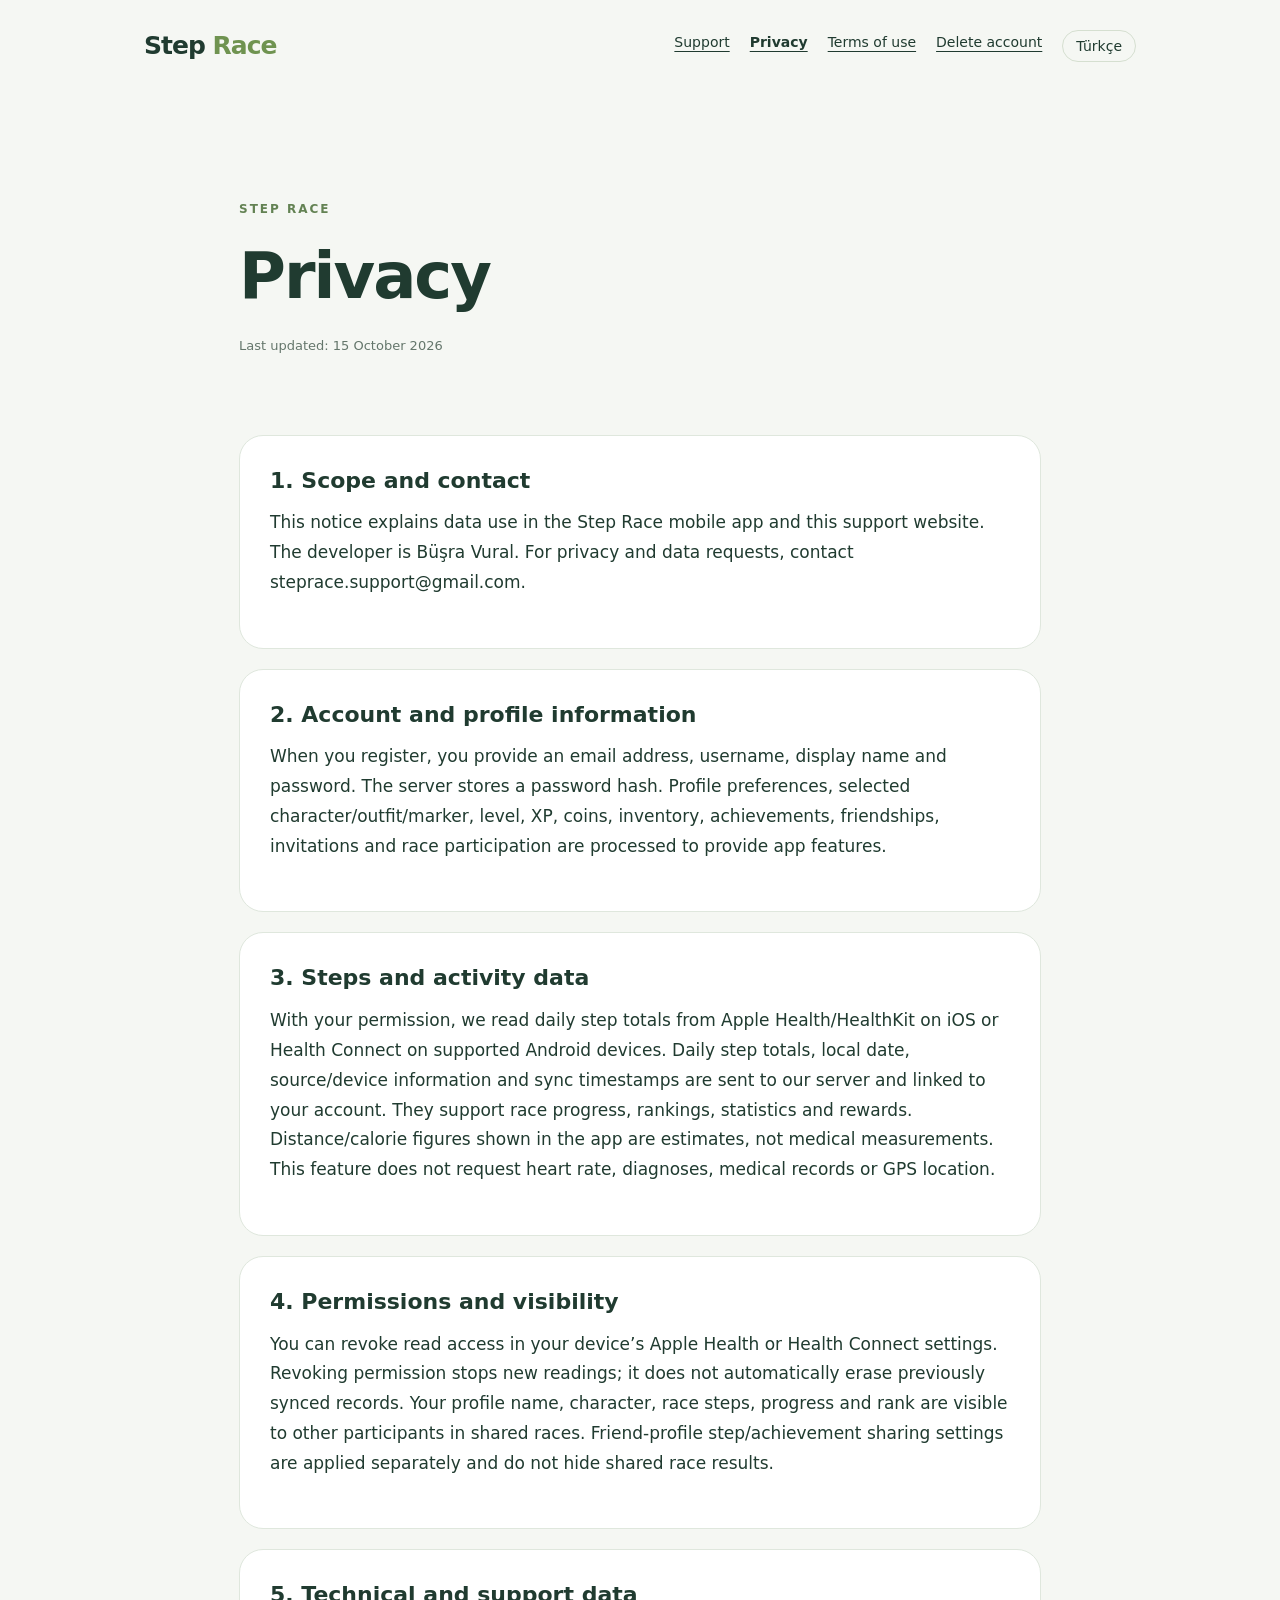
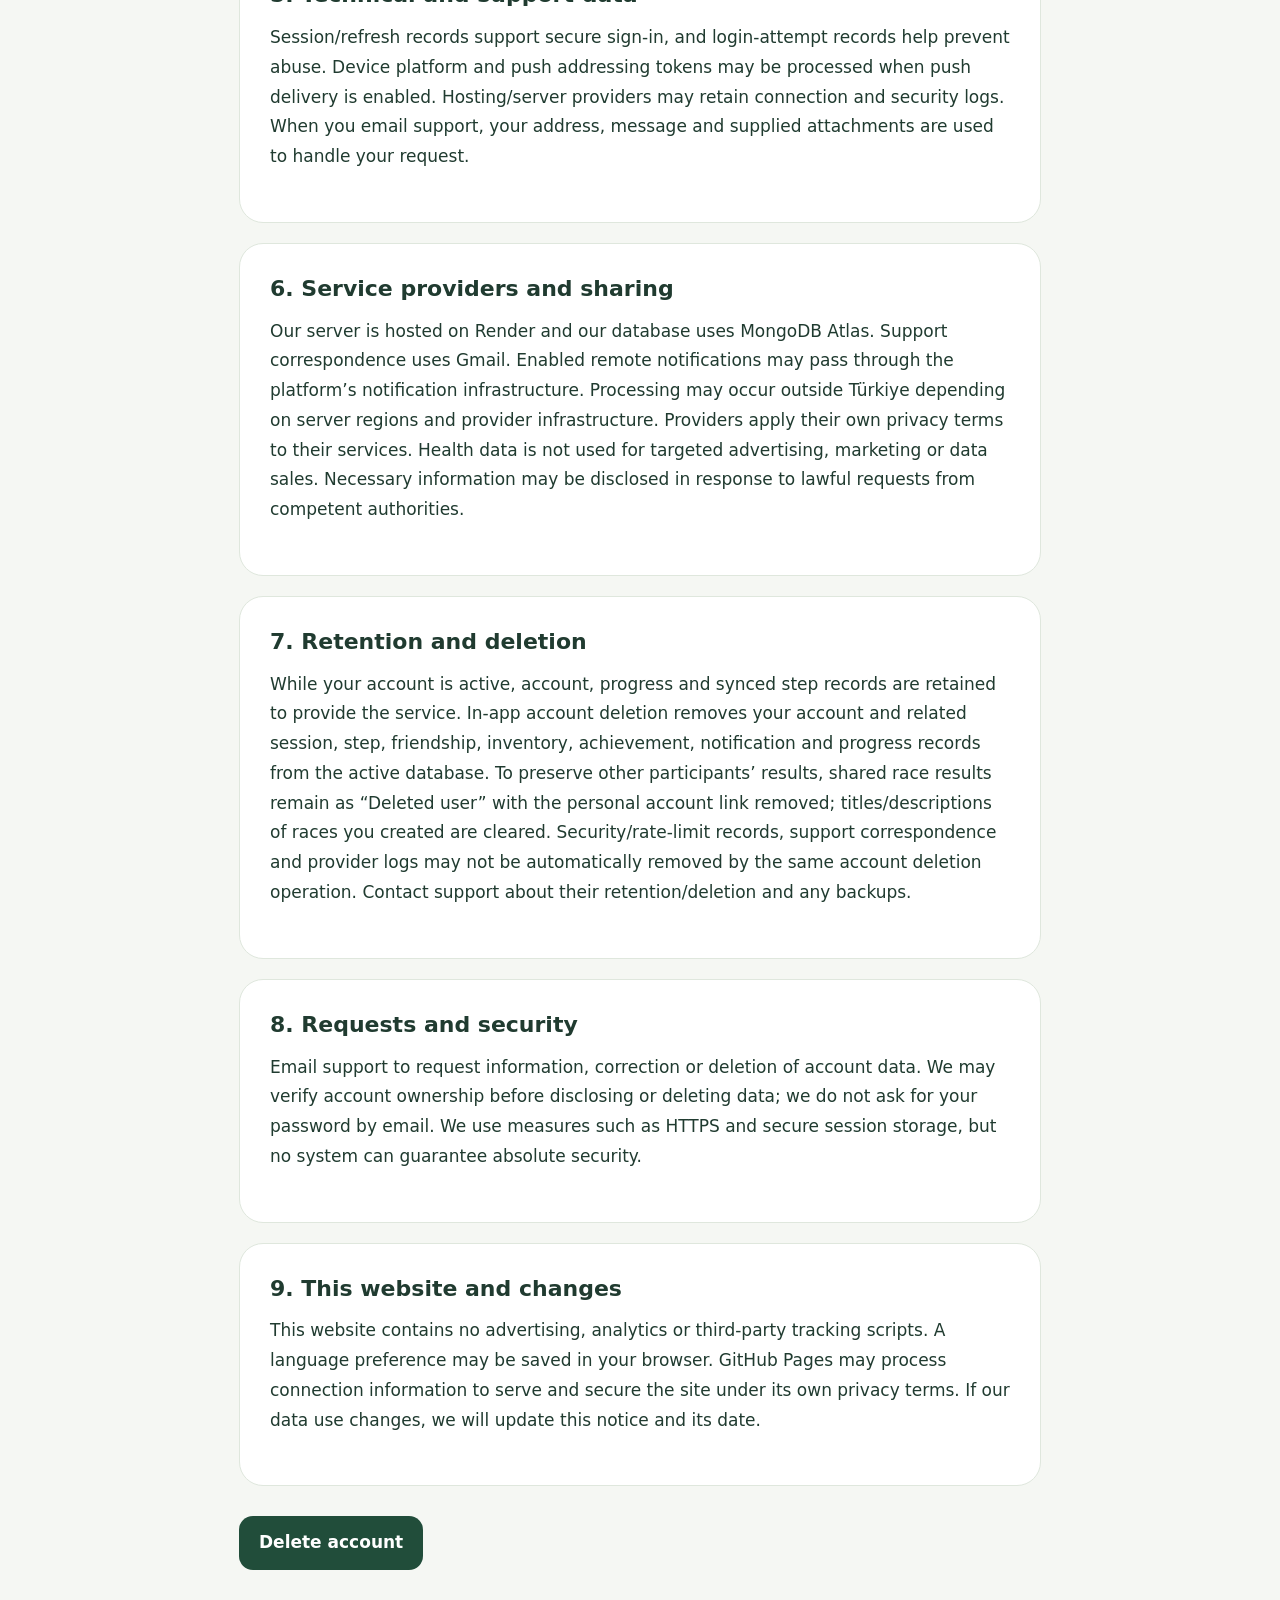
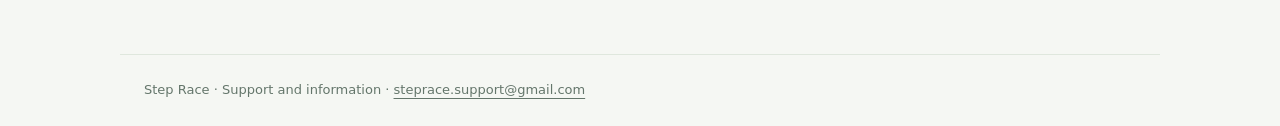
==== en/privacy.html @ da3bf95d "Add bilingual Step Race support, privacy, terms and deletion pages" ====
<!doctype html><html lang="en"><head><meta charset="utf-8"><meta name="viewport" content="width=device-width,initial-scale=1"><meta name="description" content="Step Race support, privacy, terms and account deletion / destek ve bilgiler"><title>Privacy · Step Race</title><link rel="stylesheet" href="../style.css"></head><body><header><a class="brand" href="index.html">Step <span>Race</span></a><nav aria-label="Menu"><a href="index.html">Support</a><a href="privacy.html" aria-current="page">Privacy</a><a href="terms.html">Terms of use</a><a href="delete-account.html">Delete account</a><a class="lang" href="../tr/privacy.html" lang="tr">Türkçe</a></nav></header><main class="doc"><section class="hero"><span class="eyebrow">STEP RACE</span><h1>Privacy</h1><p class="meta">Last updated: 15 October 2026</p></section><article><h2>1. Scope and contact</h2><p>This notice explains data use in the Step Race mobile app and this support website. The developer is Büşra Vural. For privacy and data requests, contact steprace.support@gmail.com.</p></article><article><h2>2. Account and profile information</h2><p>When you register, you provide an email address, username, display name and password. The server stores a password hash. Profile preferences, selected character/outfit/marker, level, XP, coins, inventory, achievements, friendships, invitations and race participation are processed to provide app features.</p></article><article><h2>3. Steps and activity data</h2><p>With your permission, we read daily step totals from Apple Health/HealthKit on iOS or Health Connect on supported Android devices. Daily step totals, local date, source/device information and sync timestamps are sent to our server and linked to your account. They support race progress, rankings, statistics and rewards. Distance/calorie figures shown in the app are estimates, not medical measurements. This feature does not request heart rate, diagnoses, medical records or GPS location.</p></article><article><h2>4. Permissions and visibility</h2><p>You can revoke read access in your device’s Apple Health or Health Connect settings. Revoking permission stops new readings; it does not automatically erase previously synced records. Your profile name, character, race steps, progress and rank are visible to other participants in shared races. Friend-profile step/achievement sharing settings are applied separately and do not hide shared race results.</p></article><article><h2>5. Technical and support data</h2><p>Session/refresh records support secure sign-in, and login-attempt records help prevent abuse. Device platform and push addressing tokens may be processed when push delivery is enabled. Hosting/server providers may retain connection and security logs. When you email support, your address, message and supplied attachments are used to handle your request.</p></article><article><h2>6. Service providers and sharing</h2><p>Our server is hosted on Render and our database uses MongoDB Atlas. Support correspondence uses Gmail. Enabled remote notifications may pass through the platform’s notification infrastructure. Processing may occur outside Türkiye depending on server regions and provider infrastructure. Providers apply their own privacy terms to their services. Health data is not used for targeted advertising, marketing or data sales. Necessary information may be disclosed in response to lawful requests from competent authorities.</p></article><article><h2>7. Retention and deletion</h2><p>While your account is active, account, progress and synced step records are retained to provide the service. In-app account deletion removes your account and related session, step, friendship, inventory, achievement, notification and progress records from the active database. To preserve other participants’ results, shared race results remain as “Deleted user” with the personal account link removed; titles/descriptions of races you created are cleared. Security/rate-limit records, support correspondence and provider logs may not be automatically removed by the same account deletion operation. Contact support about their retention/deletion and any backups.</p></article><article><h2>8. Requests and security</h2><p>Email support to request information, correction or deletion of account data. We may verify account ownership before disclosing or deleting data; we do not ask for your password by email. We use measures such as HTTPS and secure session storage, but no system can guarantee absolute security.</p></article><article><h2>9. This website and changes</h2><p>This website contains no advertising, analytics or third-party tracking scripts. A language preference may be saved in your browser. GitHub Pages may process connection information to serve and secure the site under its own privacy terms. If our data use changes, we will update this notice and its date.</p></article><a class="button" href="delete-account.html">Delete account</a></main><footer>Step Race · Support and information · <a href="mailto:steprace.support@gmail.com">steprace.support@gmail.com</a></footer></body></html>
---- style.css ----
*{box-sizing:border-box}body{margin:0;background:#f5f7f3;color:#203b30;font:17px/1.75 system-ui,-apple-system,sans-serif}a{color:inherit;text-underline-offset:4px}a:focus-visible{outline:3px solid #b28a24;outline-offset:5px}header,main,footer{max-width:1040px;margin:auto;padding:24px}header{display:flex;align-items:center;justify-content:space-between;gap:20px;flex-wrap:wrap}.brand{font-size:25px;font-weight:900;text-decoration:none;letter-spacing:-1px}.brand span{color:#6f9350}nav{display:flex;flex-wrap:wrap;gap:20px;font-size:14px}nav a[aria-current=page]{font-weight:800}h1{font-size:clamp(35px,6vw,64px);line-height:1.1;letter-spacing:-2px;margin:18px 0 24px;max-width:800px}h2{font-size:22px;line-height:1.4;margin:0 0 12px}p{margin:0 0 20px}section{margin:25px 0}.hero{padding:52px 0 32px;max-width:760px}.eyebrow{font-size:12px;font-weight:800;letter-spacing:2px;color:#638253}.intro{font-size:20px;color:#53685d}.cards{display:grid;grid-template-columns:repeat(2,1fr);gap:16px}.card,article{background:#fff;border:1px solid #dfe7dd;border-radius:24px;padding:30px}.card{text-decoration:none;display:block}.card:hover{background:#eef3e8}.card p{font-size:15px;color:#64766b;margin:0}.num{font-size:13px;color:#7b8b6e;display:block;margin-bottom:18px}.button{display:inline-block;background:#214d3a;color:white;border-radius:14px;padding:12px 20px;text-decoration:none;font-weight:700;margin:10px 10px 10px 0}.secondary{background:#e8eee1;color:#214d3a}.doc{max-width:850px}article{margin:20px 0}article p{white-space:pre-line}.meta,footer{font-size:13px;color:#64766b}footer{border-top:1px solid #dfe7dd;margin-top:50px}.lang{border:1px solid #d5dfd0;border-radius:20px;padding:3px 13px;text-decoration:none}@media(max-width:600px){header,main,footer{padding:20px}.hero{padding:30px 0}.cards{grid-template-columns:1fr}.card,article{padding:24px}nav{gap:12px;font-size:13px}}
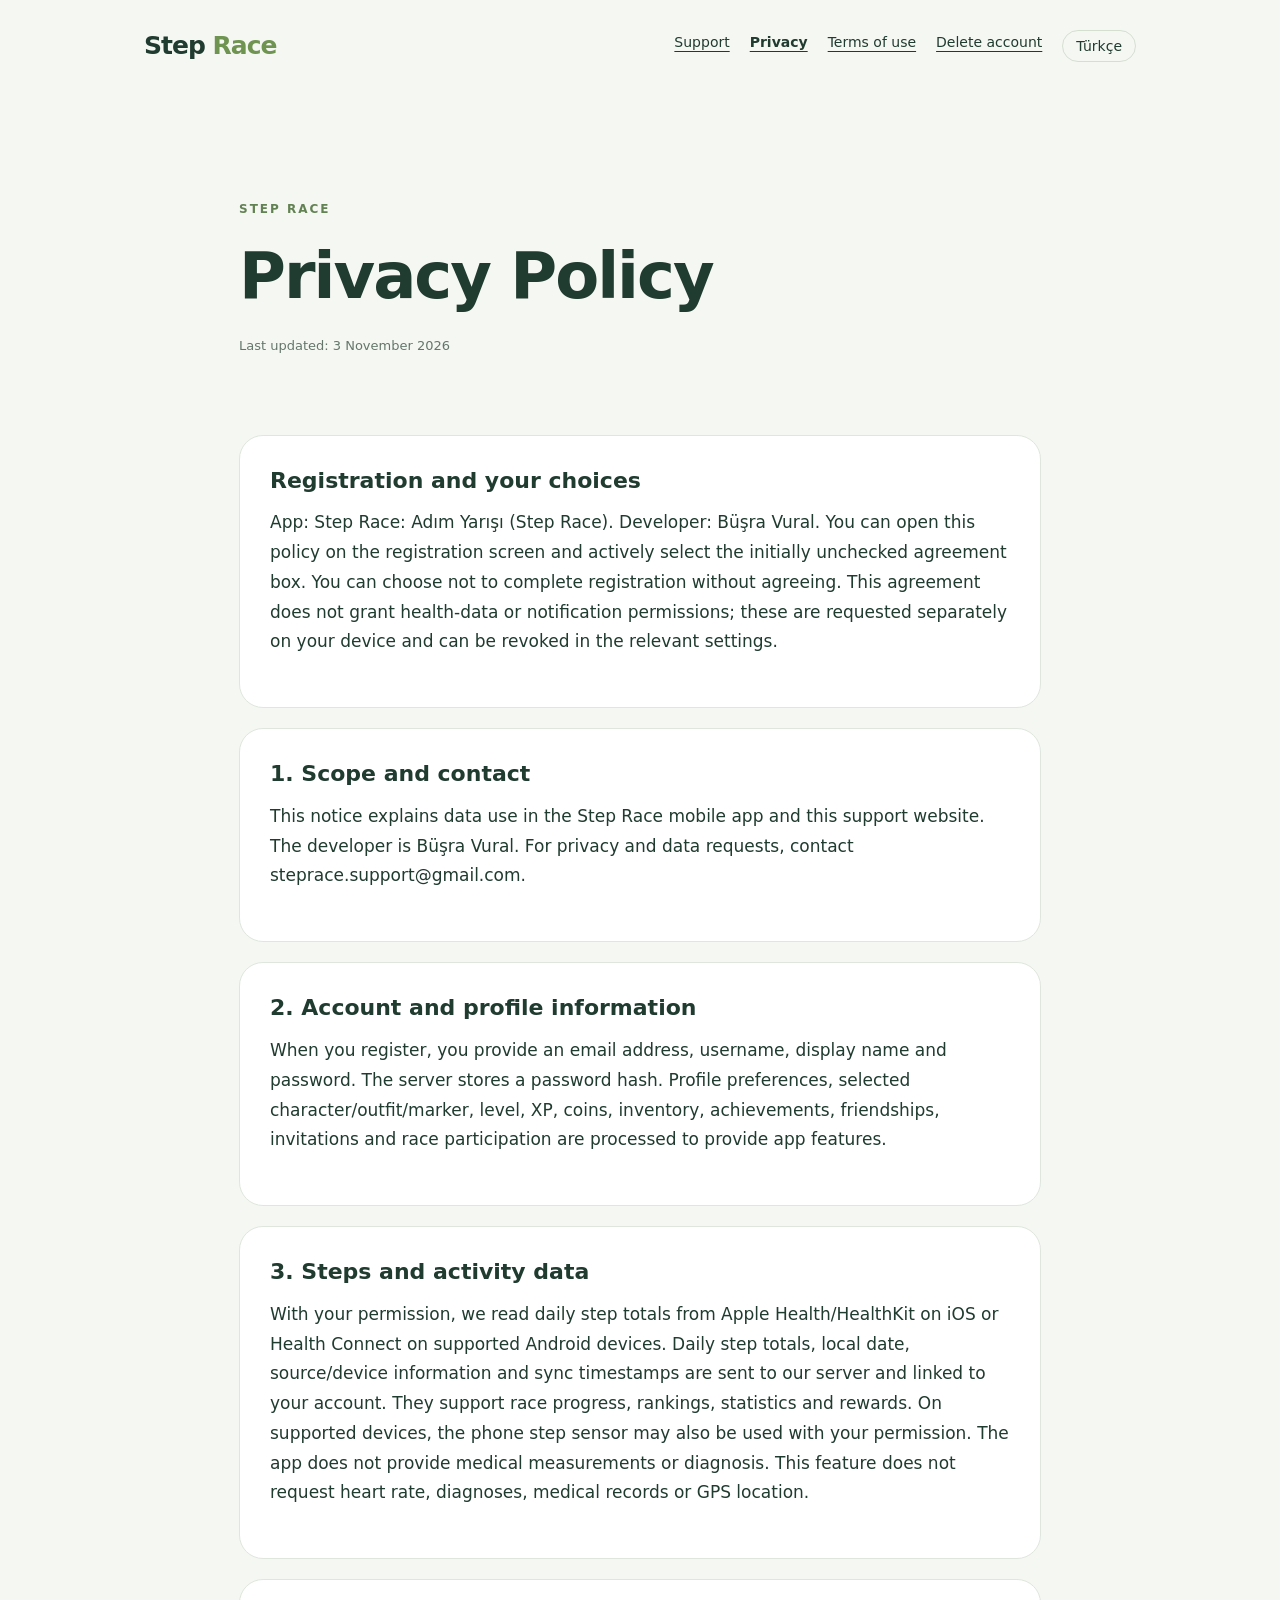
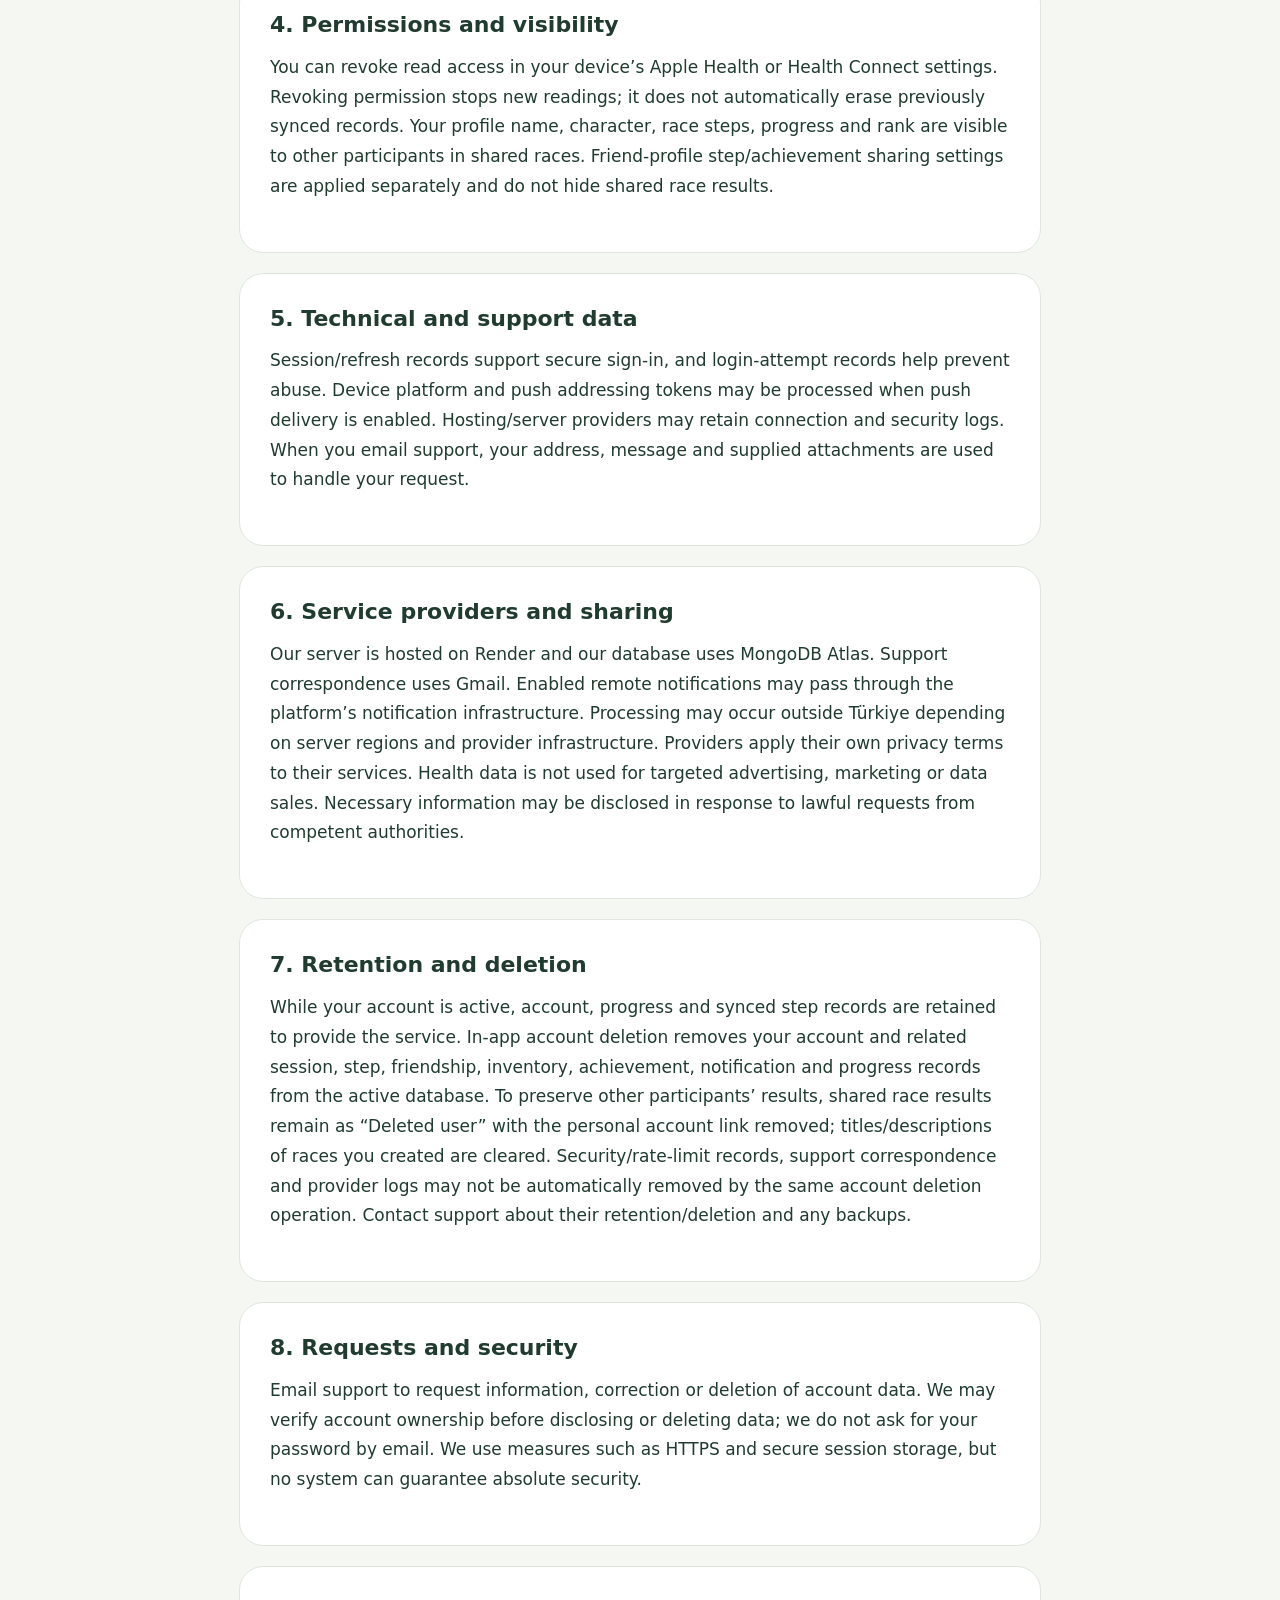
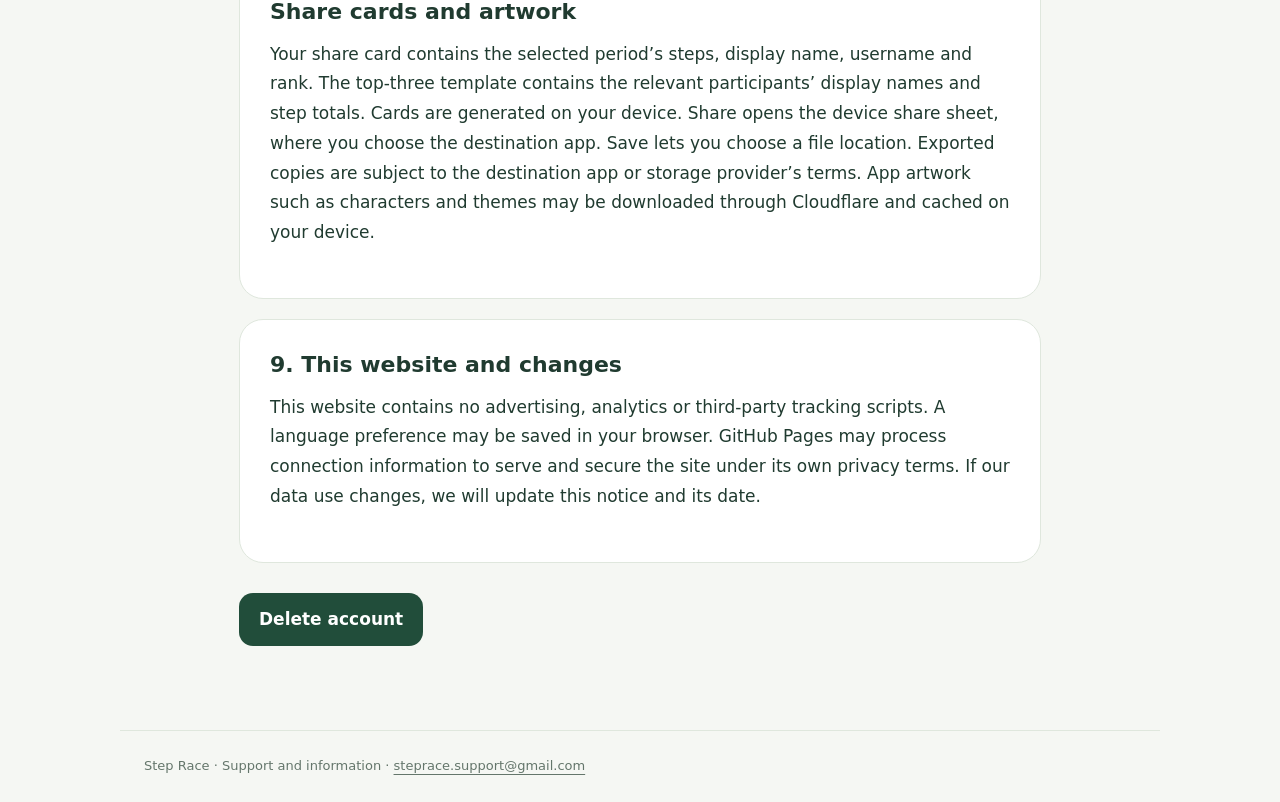
==== commit 317808ae: "Clarify privacy agreement, app identity and share card data use" ====
--- a/en/privacy.html
+++ b/en/privacy.html
@@ -1 +1 @@
-<!doctype html><html lang="en"><head><meta charset="utf-8"><meta name="viewport" content="width=device-width,initial-scale=1"><meta name="description" content="Step Race support, privacy, terms and account deletion / destek ve bilgiler"><title>Privacy · Step Race</title><link rel="stylesheet" href="../style.css"></head><body><header><a class="brand" href="index.html">Step <span>Race</span></a><nav aria-label="Menu"><a href="index.html">Support</a><a href="privacy.html" aria-current="page">Privacy</a><a href="terms.html">Terms of use</a><a href="delete-account.html">Delete account</a><a class="lang" href="../tr/privacy.html" lang="tr">Türkçe</a></nav></header><main class="doc"><section class="hero"><span class="eyebrow">STEP RACE</span><h1>Privacy</h1><p class="meta">Last updated: 15 October 2026</p></section><article><h2>1. Scope and contact</h2><p>This notice explains data use in the Step Race mobile app and this support website. The developer is Büşra Vural. For privacy and data requests, contact steprace.support@gmail.com.</p></article><article><h2>2. Account and profile information</h2><p>When you register, you provide an email address, username, display name and password. The server stores a password hash. Profile preferences, selected character/outfit/marker, level, XP, coins, inventory, achievements, friendships, invitations and race participation are processed to provide app features.</p></article><article><h2>3. Steps and activity data</h2><p>With your permission, we read daily step totals from Apple Health/HealthKit on iOS or Health Connect on supported Android devices. Daily step totals, local date, source/device information and sync timestamps are sent to our server and linked to your account. They support race progress, rankings, statistics and rewards. Distance/calorie figures shown in the app are estimates, not medical measurements. This feature does not request heart rate, diagnoses, medical records or GPS location.</p></article><article><h2>4. Permissions and visibility</h2><p>You can revoke read access in your device’s Apple Health or Health Connect settings. Revoking permission stops new readings; it does not automatically erase previously synced records. Your profile name, character, race steps, progress and rank are visible to other participants in shared races. Friend-profile step/achievement sharing settings are applied separately and do not hide shared race results.</p></article><article><h2>5. Technical and support data</h2><p>Session/refresh records support secure sign-in, and login-attempt records help prevent abuse. Device platform and push addressing tokens may be processed when push delivery is enabled. Hosting/server providers may retain connection and security logs. When you email support, your address, message and supplied attachments are used to handle your request.</p></article><article><h2>6. Service providers and sharing</h2><p>Our server is hosted on Render and our database uses MongoDB Atlas. Support correspondence uses Gmail. Enabled remote notifications may pass through the platform’s notification infrastructure. Processing may occur outside Türkiye depending on server regions and provider infrastructure. Providers apply their own privacy terms to their services. Health data is not used for targeted advertising, marketing or data sales. Necessary information may be disclosed in response to lawful requests from competent authorities.</p></article><article><h2>7. Retention and deletion</h2><p>While your account is active, account, progress and synced step records are retained to provide the service. In-app account deletion removes your account and related session, step, friendship, inventory, achievement, notification and progress records from the active database. To preserve other participants’ results, shared race results remain as “Deleted user” with the personal account link removed; titles/descriptions of races you created are cleared. Security/rate-limit records, support correspondence and provider logs may not be automatically removed by the same account deletion operation. Contact support about their retention/deletion and any backups.</p></article><article><h2>8. Requests and security</h2><p>Email support to request information, correction or deletion of account data. We may verify account ownership before disclosing or deleting data; we do not ask for your password by email. We use measures such as HTTPS and secure session storage, but no system can guarantee absolute security.</p></article><article><h2>9. This website and changes</h2><p>This website contains no advertising, analytics or third-party tracking scripts. A language preference may be saved in your browser. GitHub Pages may process connection information to serve and secure the site under its own privacy terms. If our data use changes, we will update this notice and its date.</p></article><a class="button" href="delete-account.html">Delete account</a></main><footer>Step Race · Support and information · <a href="mailto:steprace.support@gmail.com">steprace.support@gmail.com</a></footer></body></html>+<!doctype html><html lang="en"><head><meta charset="utf-8"><meta name="viewport" content="width=device-width,initial-scale=1"><meta name="description" content="Step Race support, privacy, terms and account deletion / destek ve bilgiler"><title>Privacy · Step Race</title><link rel="stylesheet" href="../style.css"></head><body><header><a class="brand" href="index.html">Step <span>Race</span></a><nav aria-label="Menu"><a href="index.html">Support</a><a href="privacy.html" aria-current="page">Privacy</a><a href="terms.html">Terms of use</a><a href="delete-account.html">Delete account</a><a class="lang" href="../tr/privacy.html" lang="tr">Türkçe</a></nav></header><main class="doc"><section class="hero"><span class="eyebrow">STEP RACE</span><h1>Privacy Policy</h1><p class="meta">Last updated: 3 November 2026</p></section><article><h2>Registration and your choices</h2><p>App: Step Race: Adım Yarışı (Step Race). Developer: Büşra Vural. You can open this policy on the registration screen and actively select the initially unchecked agreement box. You can choose not to complete registration without agreeing. This agreement does not grant health-data or notification permissions; these are requested separately on your device and can be revoked in the relevant settings.</p></article><article><h2>1. Scope and contact</h2><p>This notice explains data use in the Step Race mobile app and this support website. The developer is Büşra Vural. For privacy and data requests, contact steprace.support@gmail.com.</p></article><article><h2>2. Account and profile information</h2><p>When you register, you provide an email address, username, display name and password. The server stores a password hash. Profile preferences, selected character/outfit/marker, level, XP, coins, inventory, achievements, friendships, invitations and race participation are processed to provide app features.</p></article><article><h2>3. Steps and activity data</h2><p>With your permission, we read daily step totals from Apple Health/HealthKit on iOS or Health Connect on supported Android devices. Daily step totals, local date, source/device information and sync timestamps are sent to our server and linked to your account. They support race progress, rankings, statistics and rewards. On supported devices, the phone step sensor may also be used with your permission. The app does not provide medical measurements or diagnosis. This feature does not request heart rate, diagnoses, medical records or GPS location.</p></article><article><h2>4. Permissions and visibility</h2><p>You can revoke read access in your device’s Apple Health or Health Connect settings. Revoking permission stops new readings; it does not automatically erase previously synced records. Your profile name, character, race steps, progress and rank are visible to other participants in shared races. Friend-profile step/achievement sharing settings are applied separately and do not hide shared race results.</p></article><article><h2>5. Technical and support data</h2><p>Session/refresh records support secure sign-in, and login-attempt records help prevent abuse. Device platform and push addressing tokens may be processed when push delivery is enabled. Hosting/server providers may retain connection and security logs. When you email support, your address, message and supplied attachments are used to handle your request.</p></article><article><h2>6. Service providers and sharing</h2><p>Our server is hosted on Render and our database uses MongoDB Atlas. Support correspondence uses Gmail. Enabled remote notifications may pass through the platform’s notification infrastructure. Processing may occur outside Türkiye depending on server regions and provider infrastructure. Providers apply their own privacy terms to their services. Health data is not used for targeted advertising, marketing or data sales. Necessary information may be disclosed in response to lawful requests from competent authorities.</p></article><article><h2>7. Retention and deletion</h2><p>While your account is active, account, progress and synced step records are retained to provide the service. In-app account deletion removes your account and related session, step, friendship, inventory, achievement, notification and progress records from the active database. To preserve other participants’ results, shared race results remain as “Deleted user” with the personal account link removed; titles/descriptions of races you created are cleared. Security/rate-limit records, support correspondence and provider logs may not be automatically removed by the same account deletion operation. Contact support about their retention/deletion and any backups.</p></article><article><h2>8. Requests and security</h2><p>Email support to request information, correction or deletion of account data. We may verify account ownership before disclosing or deleting data; we do not ask for your password by email. We use measures such as HTTPS and secure session storage, but no system can guarantee absolute security.</p></article><article><h2>Share cards and artwork</h2><p>Your share card contains the selected period’s steps, display name, username and rank. The top-three template contains the relevant participants’ display names and step totals. Cards are generated on your device. Share opens the device share sheet, where you choose the destination app. Save lets you choose a file location. Exported copies are subject to the destination app or storage provider’s terms. App artwork such as characters and themes may be downloaded through Cloudflare and cached on your device.</p></article><article><h2>9. This website and changes</h2><p>This website contains no advertising, analytics or third-party tracking scripts. A language preference may be saved in your browser. GitHub Pages may process connection information to serve and secure the site under its own privacy terms. If our data use changes, we will update this notice and its date.</p></article><a class="button" href="delete-account.html">Delete account</a></main><footer>Step Race · Support and information · <a href="mailto:steprace.support@gmail.com">steprace.support@gmail.com</a></footer></body></html>
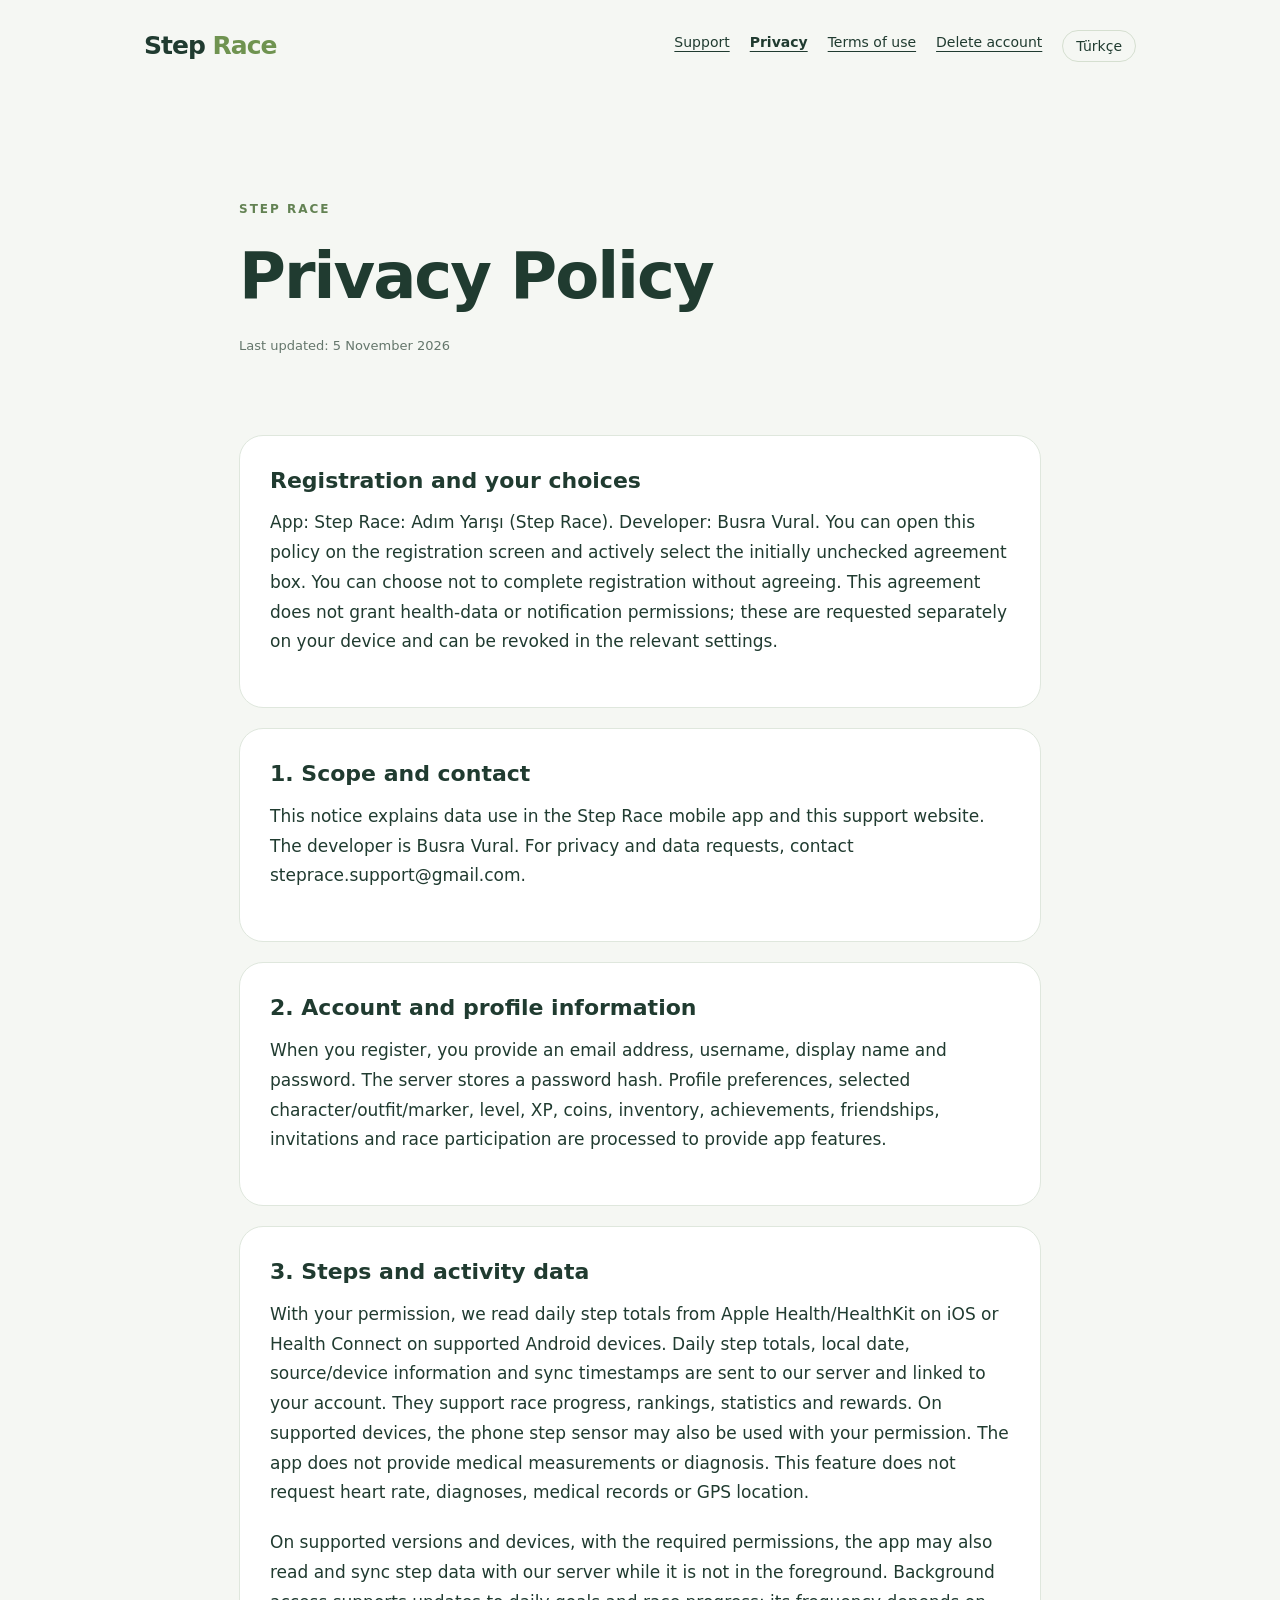
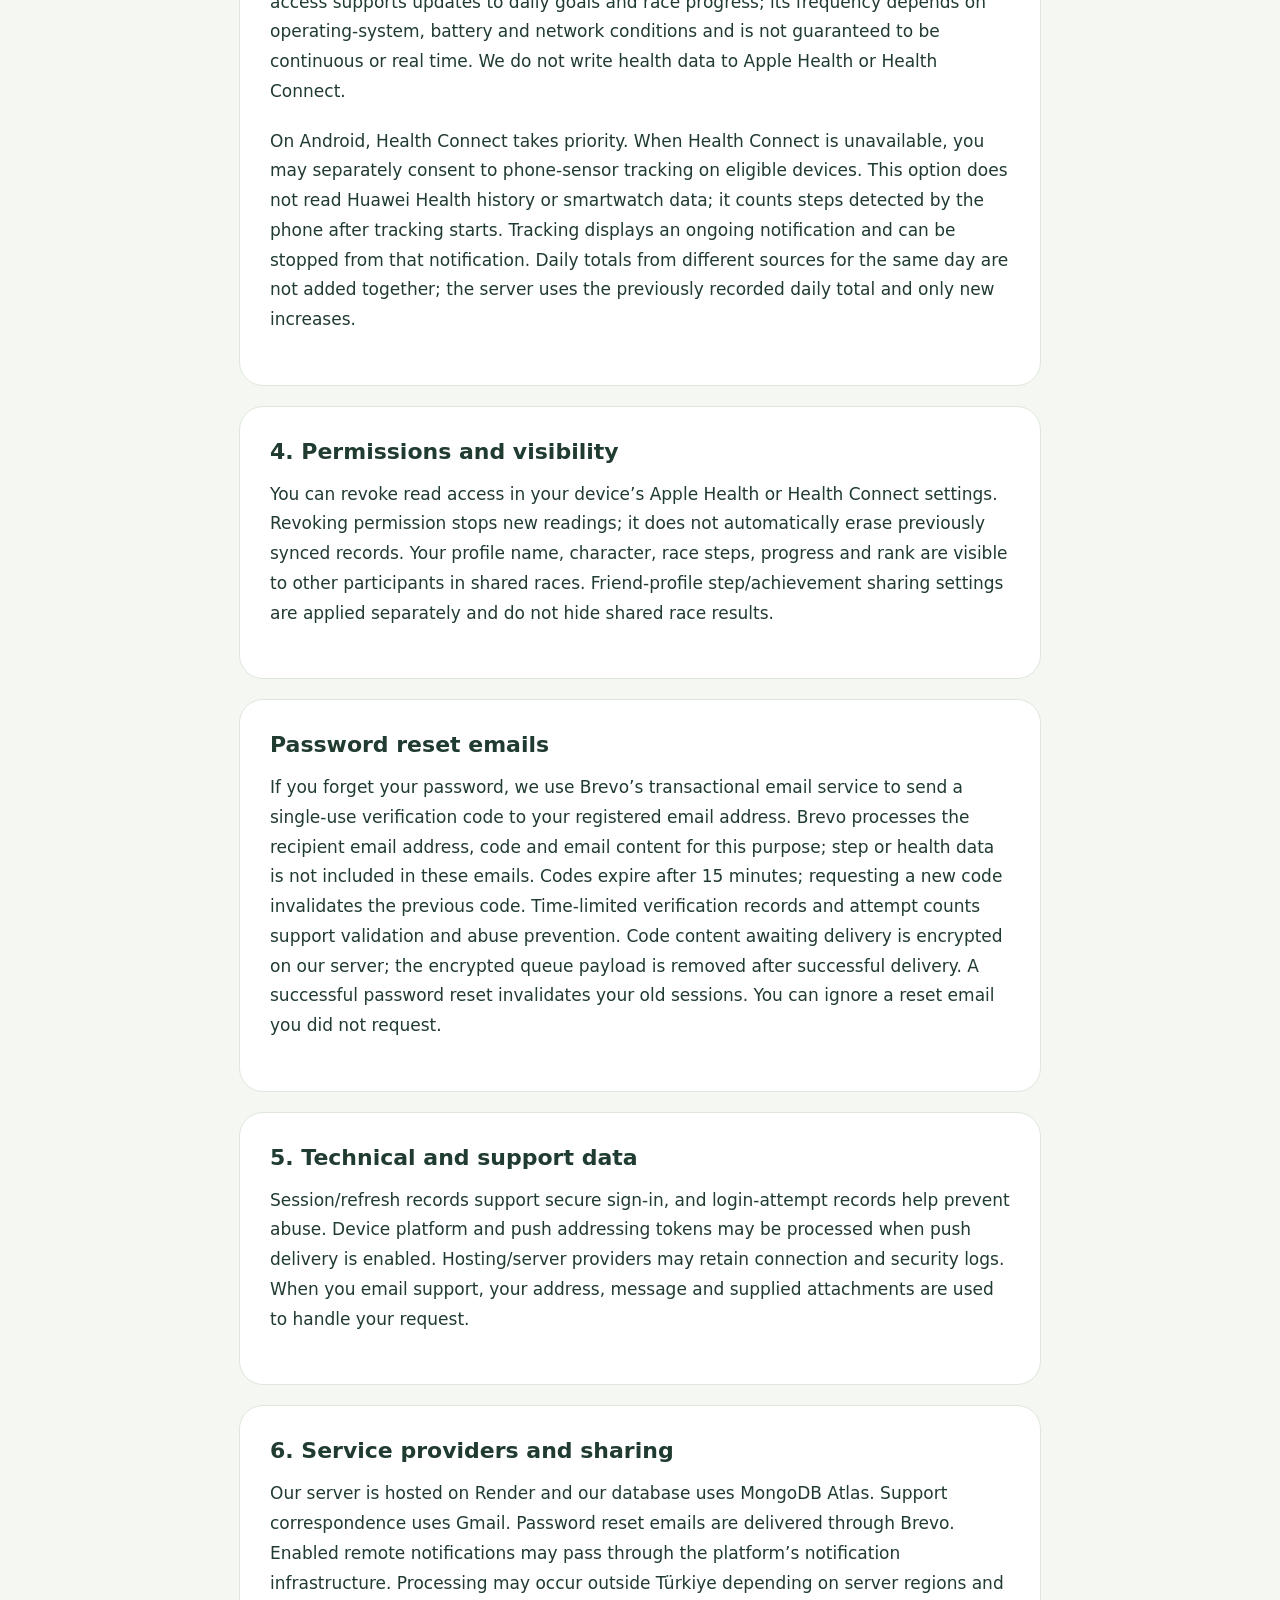
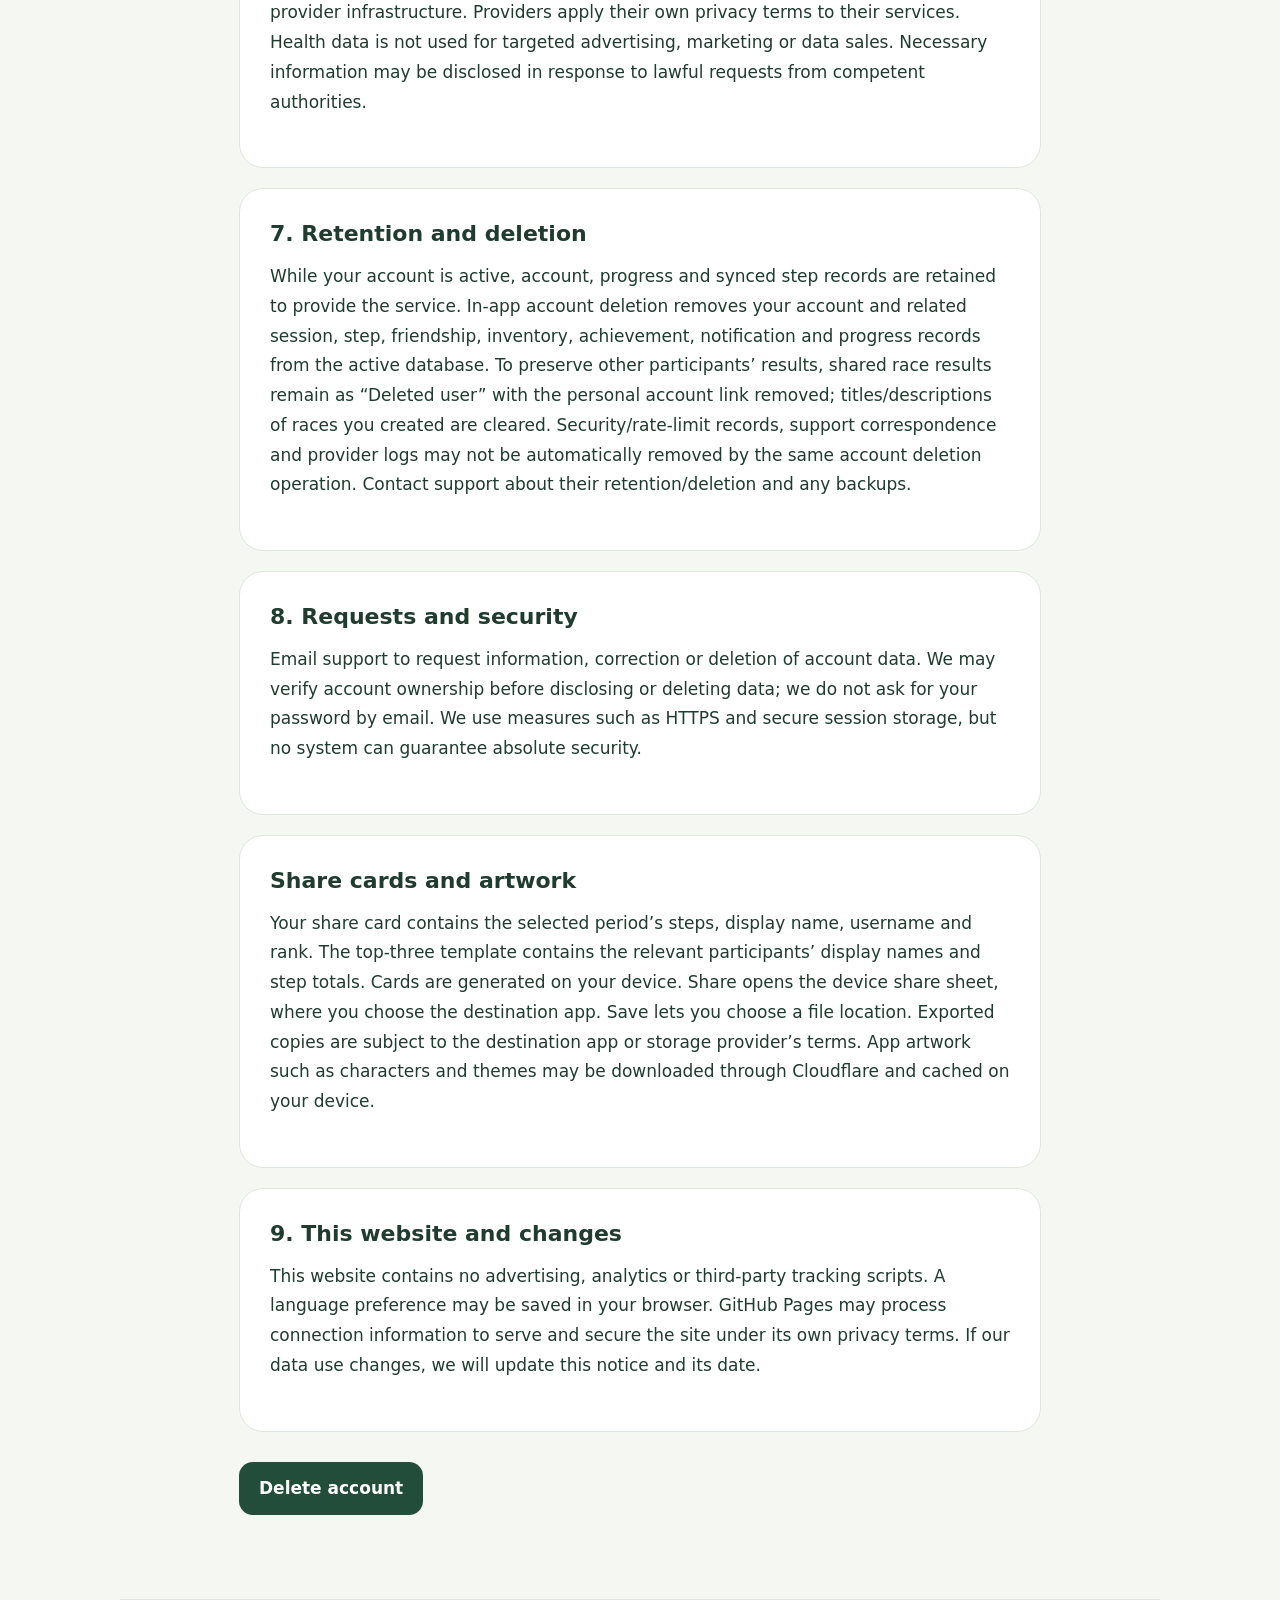
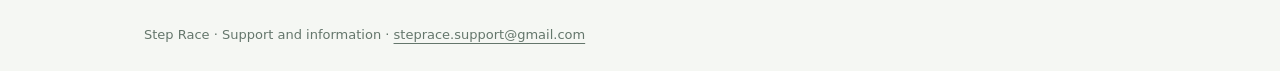
==== commit 79ab2030: "Update privacy notices for background steps, reset emails and developer name" ====
--- a/en/privacy.html
+++ b/en/privacy.html
@@ -1 +1 @@
-<!doctype html><html lang="en"><head><meta charset="utf-8"><meta name="viewport" content="width=device-width,initial-scale=1"><meta name="description" content="Step Race support, privacy, terms and account deletion / destek ve bilgiler"><title>Privacy · Step Race</title><link rel="stylesheet" href="../style.css"></head><body><header><a class="brand" href="index.html">Step <span>Race</span></a><nav aria-label="Menu"><a href="index.html">Support</a><a href="privacy.html" aria-current="page">Privacy</a><a href="terms.html">Terms of use</a><a href="delete-account.html">Delete account</a><a class="lang" href="../tr/privacy.html" lang="tr">Türkçe</a></nav></header><main class="doc"><section class="hero"><span class="eyebrow">STEP RACE</span><h1>Privacy Policy</h1><p class="meta">Last updated: 3 November 2026</p></section><article><h2>Registration and your choices</h2><p>App: Step Race: Adım Yarışı (Step Race). Developer: Büşra Vural. You can open this policy on the registration screen and actively select the initially unchecked agreement box. You can choose not to complete registration without agreeing. This agreement does not grant health-data or notification permissions; these are requested separately on your device and can be revoked in the relevant settings.</p></article><article><h2>1. Scope and contact</h2><p>This notice explains data use in the Step Race mobile app and this support website. The developer is Büşra Vural. For privacy and data requests, contact steprace.support@gmail.com.</p></article><article><h2>2. Account and profile information</h2><p>When you register, you provide an email address, username, display name and password. The server stores a password hash. Profile preferences, selected character/outfit/marker, level, XP, coins, inventory, achievements, friendships, invitations and race participation are processed to provide app features.</p></article><article><h2>3. Steps and activity data</h2><p>With your permission, we read daily step totals from Apple Health/HealthKit on iOS or Health Connect on supported Android devices. Daily step totals, local date, source/device information and sync timestamps are sent to our server and linked to your account. They support race progress, rankings, statistics and rewards. On supported devices, the phone step sensor may also be used with your permission. The app does not provide medical measurements or diagnosis. This feature does not request heart rate, diagnoses, medical records or GPS location.</p></article><article><h2>4. Permissions and visibility</h2><p>You can revoke read access in your device’s Apple Health or Health Connect settings. Revoking permission stops new readings; it does not automatically erase previously synced records. Your profile name, character, race steps, progress and rank are visible to other participants in shared races. Friend-profile step/achievement sharing settings are applied separately and do not hide shared race results.</p></article><article><h2>5. Technical and support data</h2><p>Session/refresh records support secure sign-in, and login-attempt records help prevent abuse. Device platform and push addressing tokens may be processed when push delivery is enabled. Hosting/server providers may retain connection and security logs. When you email support, your address, message and supplied attachments are used to handle your request.</p></article><article><h2>6. Service providers and sharing</h2><p>Our server is hosted on Render and our database uses MongoDB Atlas. Support correspondence uses Gmail. Enabled remote notifications may pass through the platform’s notification infrastructure. Processing may occur outside Türkiye depending on server regions and provider infrastructure. Providers apply their own privacy terms to their services. Health data is not used for targeted advertising, marketing or data sales. Necessary information may be disclosed in response to lawful requests from competent authorities.</p></article><article><h2>7. Retention and deletion</h2><p>While your account is active, account, progress and synced step records are retained to provide the service. In-app account deletion removes your account and related session, step, friendship, inventory, achievement, notification and progress records from the active database. To preserve other participants’ results, shared race results remain as “Deleted user” with the personal account link removed; titles/descriptions of races you created are cleared. Security/rate-limit records, support correspondence and provider logs may not be automatically removed by the same account deletion operation. Contact support about their retention/deletion and any backups.</p></article><article><h2>8. Requests and security</h2><p>Email support to request information, correction or deletion of account data. We may verify account ownership before disclosing or deleting data; we do not ask for your password by email. We use measures such as HTTPS and secure session storage, but no system can guarantee absolute security.</p></article><article><h2>Share cards and artwork</h2><p>Your share card contains the selected period’s steps, display name, username and rank. The top-three template contains the relevant participants’ display names and step totals. Cards are generated on your device. Share opens the device share sheet, where you choose the destination app. Save lets you choose a file location. Exported copies are subject to the destination app or storage provider’s terms. App artwork such as characters and themes may be downloaded through Cloudflare and cached on your device.</p></article><article><h2>9. This website and changes</h2><p>This website contains no advertising, analytics or third-party tracking scripts. A language preference may be saved in your browser. GitHub Pages may process connection information to serve and secure the site under its own privacy terms. If our data use changes, we will update this notice and its date.</p></article><a class="button" href="delete-account.html">Delete account</a></main><footer>Step Race · Support and information · <a href="mailto:steprace.support@gmail.com">steprace.support@gmail.com</a></footer></body></html>+<!doctype html><html lang="en"><head><meta charset="utf-8"><meta name="viewport" content="width=device-width,initial-scale=1"><meta name="description" content="Step Race support, privacy, terms and account deletion / destek ve bilgiler"><title>Privacy · Step Race</title><link rel="stylesheet" href="../style.css"></head><body><header><a class="brand" href="index.html">Step <span>Race</span></a><nav aria-label="Menu"><a href="index.html">Support</a><a href="privacy.html" aria-current="page">Privacy</a><a href="terms.html">Terms of use</a><a href="delete-account.html">Delete account</a><a class="lang" href="../tr/privacy.html" lang="tr">Türkçe</a></nav></header><main class="doc"><section class="hero"><span class="eyebrow">STEP RACE</span><h1>Privacy Policy</h1><p class="meta">Last updated: 5 November 2026</p></section><article><h2>Registration and your choices</h2><p>App: Step Race: Adım Yarışı (Step Race). Developer: Busra Vural. You can open this policy on the registration screen and actively select the initially unchecked agreement box. You can choose not to complete registration without agreeing. This agreement does not grant health-data or notification permissions; these are requested separately on your device and can be revoked in the relevant settings.</p></article><article><h2>1. Scope and contact</h2><p>This notice explains data use in the Step Race mobile app and this support website. The developer is Busra Vural. For privacy and data requests, contact steprace.support@gmail.com.</p></article><article><h2>2. Account and profile information</h2><p>When you register, you provide an email address, username, display name and password. The server stores a password hash. Profile preferences, selected character/outfit/marker, level, XP, coins, inventory, achievements, friendships, invitations and race participation are processed to provide app features.</p></article><article><h2>3. Steps and activity data</h2><p>With your permission, we read daily step totals from Apple Health/HealthKit on iOS or Health Connect on supported Android devices. Daily step totals, local date, source/device information and sync timestamps are sent to our server and linked to your account. They support race progress, rankings, statistics and rewards. On supported devices, the phone step sensor may also be used with your permission. The app does not provide medical measurements or diagnosis. This feature does not request heart rate, diagnoses, medical records or GPS location.</p><p>On supported versions and devices, with the required permissions, the app may also read and sync step data with our server while it is not in the foreground. Background access supports updates to daily goals and race progress; its frequency depends on operating-system, battery and network conditions and is not guaranteed to be continuous or real time. We do not write health data to Apple Health or Health Connect.</p><p>On Android, Health Connect takes priority. When Health Connect is unavailable, you may separately consent to phone-sensor tracking on eligible devices. This option does not read Huawei Health history or smartwatch data; it counts steps detected by the phone after tracking starts. Tracking displays an ongoing notification and can be stopped from that notification. Daily totals from different sources for the same day are not added together; the server uses the previously recorded daily total and only new increases.</p></article><article><h2>4. Permissions and visibility</h2><p>You can revoke read access in your device’s Apple Health or Health Connect settings. Revoking permission stops new readings; it does not automatically erase previously synced records. Your profile name, character, race steps, progress and rank are visible to other participants in shared races. Friend-profile step/achievement sharing settings are applied separately and do not hide shared race results.</p></article><article><h2>Password reset emails</h2><p>If you forget your password, we use Brevo’s transactional email service to send a single-use verification code to your registered email address. Brevo processes the recipient email address, code and email content for this purpose; step or health data is not included in these emails. Codes expire after 15 minutes; requesting a new code invalidates the previous code. Time-limited verification records and attempt counts support validation and abuse prevention. Code content awaiting delivery is encrypted on our server; the encrypted queue payload is removed after successful delivery. A successful password reset invalidates your old sessions. You can ignore a reset email you did not request.</p></article><article><h2>5. Technical and support data</h2><p>Session/refresh records support secure sign-in, and login-attempt records help prevent abuse. Device platform and push addressing tokens may be processed when push delivery is enabled. Hosting/server providers may retain connection and security logs. When you email support, your address, message and supplied attachments are used to handle your request.</p></article><article><h2>6. Service providers and sharing</h2><p>Our server is hosted on Render and our database uses MongoDB Atlas. Support correspondence uses Gmail. Password reset emails are delivered through Brevo. Enabled remote notifications may pass through the platform’s notification infrastructure. Processing may occur outside Türkiye depending on server regions and provider infrastructure. Providers apply their own privacy terms to their services. Health data is not used for targeted advertising, marketing or data sales. Necessary information may be disclosed in response to lawful requests from competent authorities.</p></article><article><h2>7. Retention and deletion</h2><p>While your account is active, account, progress and synced step records are retained to provide the service. In-app account deletion removes your account and related session, step, friendship, inventory, achievement, notification and progress records from the active database. To preserve other participants’ results, shared race results remain as “Deleted user” with the personal account link removed; titles/descriptions of races you created are cleared. Security/rate-limit records, support correspondence and provider logs may not be automatically removed by the same account deletion operation. Contact support about their retention/deletion and any backups.</p></article><article><h2>8. Requests and security</h2><p>Email support to request information, correction or deletion of account data. We may verify account ownership before disclosing or deleting data; we do not ask for your password by email. We use measures such as HTTPS and secure session storage, but no system can guarantee absolute security.</p></article><article><h2>Share cards and artwork</h2><p>Your share card contains the selected period’s steps, display name, username and rank. The top-three template contains the relevant participants’ display names and step totals. Cards are generated on your device. Share opens the device share sheet, where you choose the destination app. Save lets you choose a file location. Exported copies are subject to the destination app or storage provider’s terms. App artwork such as characters and themes may be downloaded through Cloudflare and cached on your device.</p></article><article><h2>9. This website and changes</h2><p>This website contains no advertising, analytics or third-party tracking scripts. A language preference may be saved in your browser. GitHub Pages may process connection information to serve and secure the site under its own privacy terms. If our data use changes, we will update this notice and its date.</p></article><a class="button" href="delete-account.html">Delete account</a></main><footer>Step Race · Support and information · <a href="mailto:steprace.support@gmail.com">steprace.support@gmail.com</a></footer></body></html>
